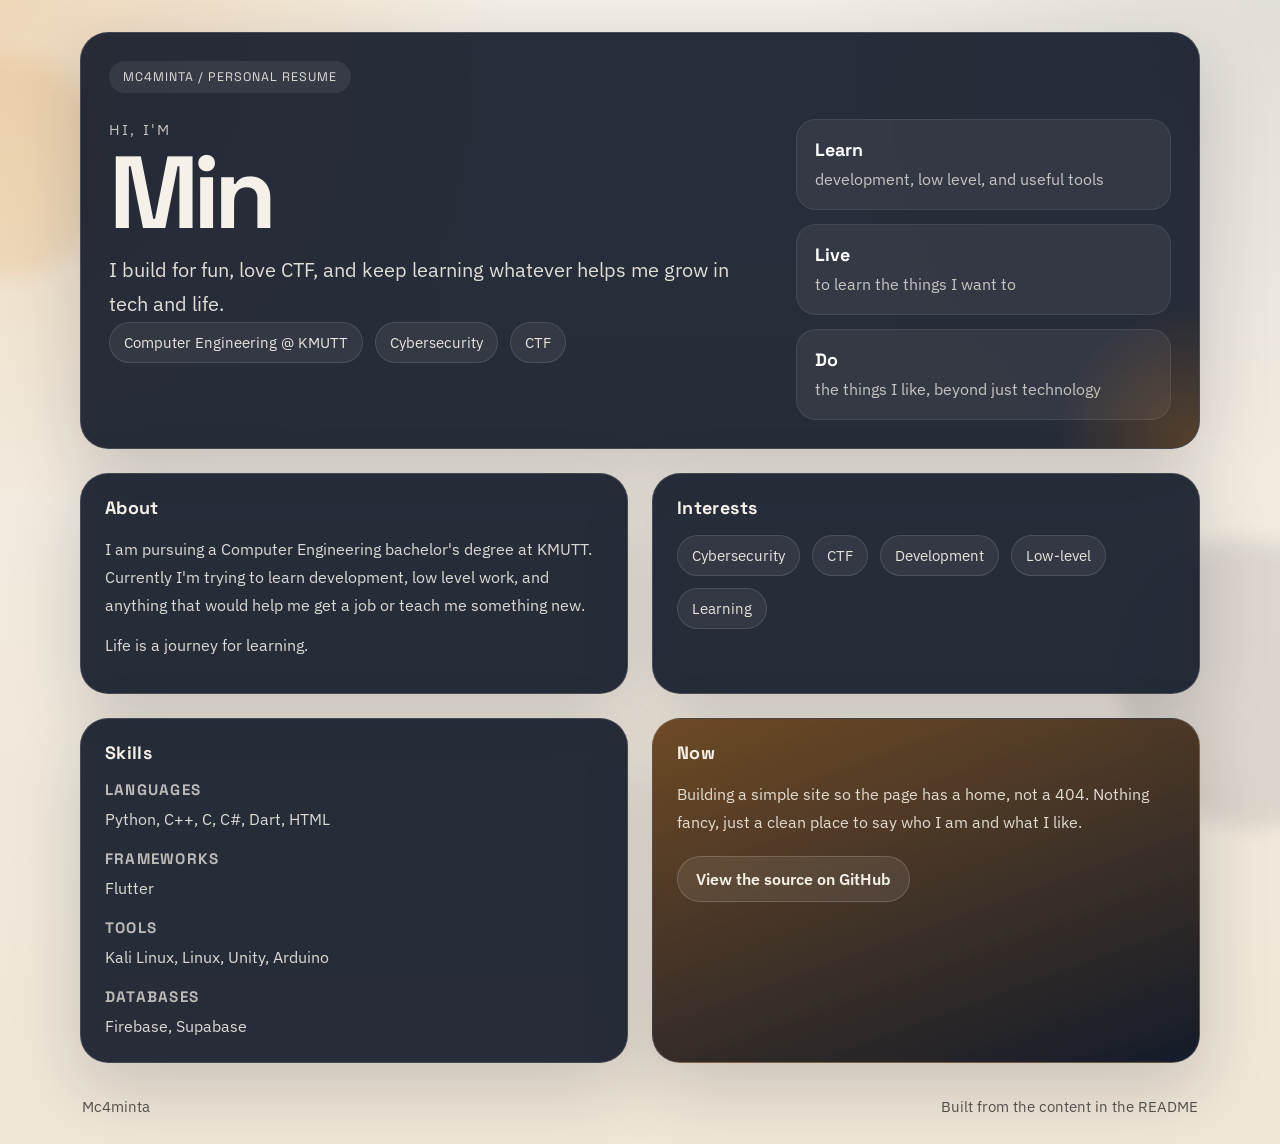
==== index.html @ b55f1577 "Add GitHub Pages deployment" ====
<!doctype html>
<html lang="en">
  <head>
    <meta charset="utf-8" />
    <meta name="viewport" content="width=device-width, initial-scale=1" />
    <meta
      name="description"
      content="Min's personal resume-style website for development, low-level work, and CTF."
    />
    <title>Mc4minta | Min</title>
    <link rel="stylesheet" href="./styles.css" />
  </head>
  <body>
    <div class="bg-shape bg-shape-one" aria-hidden="true"></div>
    <div class="bg-shape bg-shape-two" aria-hidden="true"></div>

    <main class="page-shell">
      <section class="hero card">
        <div class="eyebrow">Mc4minta / Personal Resume</div>
        <div class="hero-grid">
          <div class="hero-copy">
            <p class="label">Hi, I'm</p>
            <h1>Min</h1>
            <p class="lead">
              I build for fun, love CTF, and keep learning whatever helps me
              grow in tech and life.
            </p>

            <div class="pill-row" aria-label="Highlights">
              <span class="pill">Computer Engineering @ KMUTT</span>
              <span class="pill">Cybersecurity</span>
              <span class="pill">CTF</span>
            </div>
          </div>

          <aside class="hero-side">
            <div class="stat">
              <span class="stat-value">Learn</span>
              <span class="stat-label">development, low level, and useful tools</span>
            </div>
            <div class="stat">
              <span class="stat-value">Live</span>
              <span class="stat-label">to learn the things I want to</span>
            </div>
            <div class="stat">
              <span class="stat-value">Do</span>
              <span class="stat-label">the things I like, beyond just technology</span>
            </div>
          </aside>
        </div>
      </section>

      <section class="content-grid">
        <article class="card">
          <h2>About</h2>
          <p>
            I am pursuing a Computer Engineering bachelor's degree at KMUTT.
            Currently I'm trying to learn development, low level work, and
            anything that would help me get a job or teach me something new.
          </p>
          <p>
            Life is a journey for learning.
          </p>
        </article>

        <article class="card">
          <h2>Interests</h2>
          <div class="tag-cloud">
            <span class="tag">Cybersecurity</span>
            <span class="tag">CTF</span>
            <span class="tag">Development</span>
            <span class="tag">Low-level</span>
            <span class="tag">Learning</span>
          </div>
        </article>

        <article class="card">
          <h2>Skills</h2>
          <div class="skill-group">
            <h3>Languages</h3>
            <p>Python, C++, C, C#, Dart, HTML</p>
          </div>
          <div class="skill-group">
            <h3>Frameworks</h3>
            <p>Flutter</p>
          </div>
          <div class="skill-group">
            <h3>Tools</h3>
            <p>Kali Linux, Linux, Unity, Arduino</p>
          </div>
          <div class="skill-group">
            <h3>Databases</h3>
            <p>Firebase, Supabase</p>
          </div>
        </article>

        <article class="card accent-card">
          <h2>Now</h2>
          <p>
            Building a simple site so the page has a home, not a 404. Nothing
            fancy, just a clean place to say who I am and what I like.
          </p>
          <a class="link-button" href="https://github.com/Mc4minta/Mc4minta" target="_blank" rel="noreferrer">
            View the source on GitHub
          </a>
        </article>
      </section>
    </main>

    <footer class="footer">
      <span>Mc4minta</span>
      <span>Built from the content in the README</span>
    </footer>
  </body>
</html>
---- styles.css ----
@import url("https://fonts.googleapis.com/css2?family=IBM+Plex+Sans:wght@400;500;600;700&family=Space+Grotesk:wght@500;700&display=swap");

:root {
  --bg: #f3efe6;
  --bg-alt: #e8dfcf;
  --surface: rgba(17, 24, 39, 0.9);
  --surface-soft: rgba(17, 24, 39, 0.72);
  --text: #f5f1e8;
  --muted: rgba(245, 241, 232, 0.76);
  --ink: #161616;
  --ink-muted: rgba(22, 22, 22, 0.7);
  --accent: #d97706;
  --accent-soft: rgba(217, 119, 6, 0.16);
  --border: rgba(255, 255, 255, 0.14);
  --shadow: 0 24px 70px rgba(15, 23, 42, 0.18);
  --radius-xl: 28px;
  --radius-lg: 20px;
  --radius-md: 16px;
  --content-max: 1120px;
}

* {
  box-sizing: border-box;
}

html {
  color-scheme: light;
}

body {
  margin: 0;
  min-height: 100vh;
  font-family: "IBM Plex Sans", ui-sans-serif, system-ui, -apple-system, BlinkMacSystemFont, "Segoe UI", sans-serif;
  background:
    radial-gradient(circle at top left, rgba(217, 119, 6, 0.2), transparent 30%),
    radial-gradient(circle at top right, rgba(15, 23, 42, 0.08), transparent 28%),
    linear-gradient(180deg, var(--bg) 0%, #efe6d6 100%);
  color: var(--ink);
}

h1,
h2,
h3,
.eyebrow,
.stat-value {
  font-family: "Space Grotesk", "IBM Plex Sans", ui-sans-serif, system-ui, sans-serif;
}

a {
  color: inherit;
}

.page-shell {
  width: min(calc(100% - 32px), var(--content-max));
  margin: 0 auto;
  padding: 32px 0 18px;
}

.card {
  background: var(--surface);
  color: var(--text);
  border: 1px solid var(--border);
  border-radius: var(--radius-xl);
  box-shadow: var(--shadow);
  backdrop-filter: blur(14px);
}

.hero {
  padding: 28px;
  position: relative;
  overflow: hidden;
}

.hero::after {
  content: "";
  position: absolute;
  inset: auto -120px -120px auto;
  width: 260px;
  height: 260px;
  border-radius: 999px;
  background: radial-gradient(circle, rgba(217, 119, 6, 0.25), transparent 72%);
  pointer-events: none;
}

.eyebrow {
  display: inline-flex;
  align-items: center;
  gap: 10px;
  padding: 8px 14px;
  border-radius: 999px;
  background: rgba(255, 255, 255, 0.07);
  color: rgba(245, 241, 232, 0.88);
  letter-spacing: 0.08em;
  text-transform: uppercase;
  font-size: 0.78rem;
}

.hero-grid {
  margin-top: 26px;
  display: grid;
  grid-template-columns: minmax(0, 1.5fr) minmax(260px, 0.85fr);
  gap: 24px;
  align-items: stretch;
}

.hero-copy h1 {
  margin: 8px 0 14px;
  font-size: clamp(3.4rem, 8vw, 6.7rem);
  line-height: 0.9;
  letter-spacing: -0.06em;
  font-weight: 700;
}

.label {
  margin: 0;
  color: var(--muted);
  font-size: 0.95rem;
  text-transform: uppercase;
  letter-spacing: 0.14em;
}

.lead {
  margin: 0;
  max-width: 44rem;
  font-size: clamp(1.05rem, 2vw, 1.26rem);
  line-height: 1.7;
  color: rgba(245, 241, 232, 0.9);
}

.pill-row,
.tag-cloud {
  display: flex;
  flex-wrap: wrap;
  gap: 12px;
}

.pill,
.tag {
  border-radius: 999px;
  border: 1px solid rgba(255, 255, 255, 0.12);
  background: rgba(255, 255, 255, 0.06);
  color: rgba(245, 241, 232, 0.93);
  padding: 10px 14px;
  font-size: 0.92rem;
}

.hero-side {
  display: grid;
  gap: 14px;
}

.stat {
  display: grid;
  gap: 6px;
  padding: 18px;
  border-radius: var(--radius-lg);
  background: rgba(255, 255, 255, 0.06);
  border: 1px solid rgba(255, 255, 255, 0.08);
}

.stat-value {
  font-size: 1.12rem;
  font-weight: 700;
  color: #fff;
}

.stat-label {
  color: var(--muted);
  line-height: 1.5;
}

.content-grid {
  margin-top: 24px;
  display: grid;
  grid-template-columns: repeat(2, minmax(0, 1fr));
  gap: 24px;
}

.content-grid .card {
  padding: 22px 24px;
}

.content-grid h2 {
  margin: 0 0 16px;
  font-size: 1.12rem;
  letter-spacing: 0.02em;
  font-weight: 700;
}

.content-grid p {
  margin: 0 0 12px;
  line-height: 1.75;
  color: rgba(245, 241, 232, 0.88);
}

.skill-group + .skill-group {
  margin-top: 16px;
}

.skill-group h3 {
  margin: 0 0 6px;
  font-size: 0.95rem;
  color: rgba(245, 241, 232, 0.72);
  text-transform: uppercase;
  letter-spacing: 0.08em;
  font-weight: 700;
}

.skill-group p {
  margin: 0;
}

.accent-card {
  background:
    linear-gradient(160deg, rgba(217, 119, 6, 0.4), rgba(17, 24, 39, 0.86)),
    var(--surface);
}

.link-button {
  display: inline-flex;
  align-items: center;
  justify-content: center;
  margin-top: 8px;
  padding: 12px 18px;
  border-radius: 999px;
  border: 1px solid rgba(255, 255, 255, 0.16);
  background: rgba(255, 255, 255, 0.08);
  text-decoration: none;
  font-weight: 600;
}

.link-button:hover {
  background: rgba(255, 255, 255, 0.14);
}

.footer {
  width: min(calc(100% - 32px), var(--content-max));
  margin: 0 auto;
  padding: 16px 2px 28px;
  display: flex;
  flex-wrap: wrap;
  gap: 10px 16px;
  justify-content: space-between;
  color: var(--ink-muted);
  font-size: 0.92rem;
}

.bg-shape {
  position: fixed;
  inset: auto;
  z-index: -1;
  pointer-events: none;
  filter: blur(10px);
  opacity: 0.72;
}

.bg-shape-one {
  top: 6%;
  left: -7rem;
  width: 14rem;
  height: 14rem;
  border-radius: 999px;
  background: rgba(217, 119, 6, 0.14);
}

.bg-shape-two {
  right: -8rem;
  bottom: 8%;
  width: 18rem;
  height: 18rem;
  border-radius: 40% 60% 54% 46% / 46% 33% 67% 54%;
  background: rgba(15, 23, 42, 0.12);
}

@media (max-width: 860px) {
  .hero-grid,
  .content-grid {
    grid-template-columns: 1fr;
  }
}

@media (max-width: 560px) {
  .page-shell {
    width: min(calc(100% - 20px), var(--content-max));
    padding-top: 18px;
  }

  .hero,
  .content-grid .card {
    padding: 18px;
    border-radius: 22px;
  }

  .hero-copy h1 {
    font-size: clamp(2.9rem, 18vw, 4.8rem);
  }

  .footer {
    width: min(calc(100% - 20px), var(--content-max));
  }
}
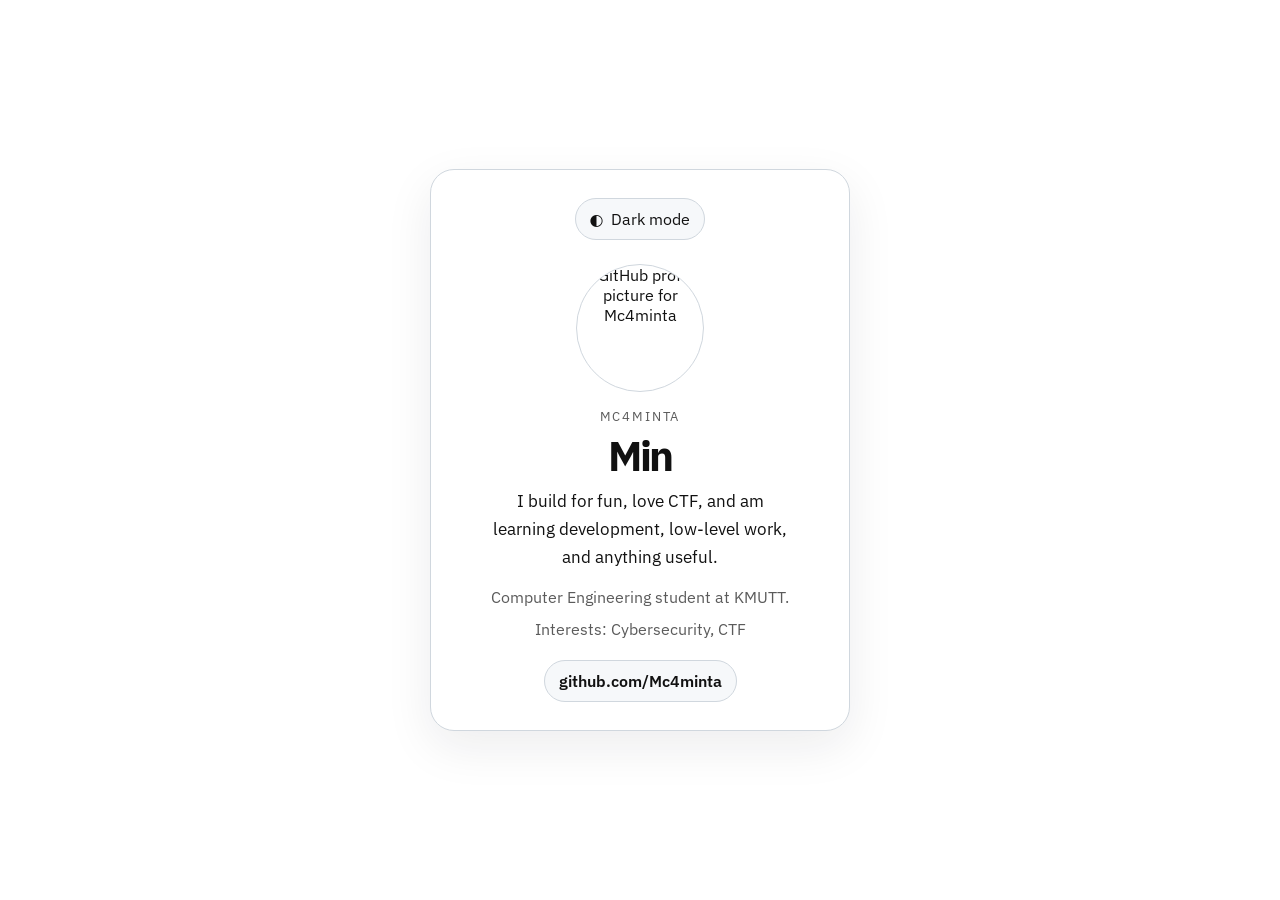
==== commit a830e5a9: "Simplify homepage design" ====
--- a/index.html
+++ b/index.html
@@ -3,113 +3,64 @@
   <head>
     <meta charset="utf-8" />
     <meta name="viewport" content="width=device-width, initial-scale=1" />
+    <meta name="color-scheme" content="light dark" />
     <meta
       name="description"
-      content="Min's personal resume-style website for development, low-level work, and CTF."
+      content="Min's minimal profile page."
     />
-    <title>Mc4minta | Min</title>
+    <title>Mc4minta</title>
     <link rel="stylesheet" href="./styles.css" />
   </head>
   <body>
-    <div class="bg-shape bg-shape-one" aria-hidden="true"></div>
-    <div class="bg-shape bg-shape-two" aria-hidden="true"></div>
+    <main class="page">
+      <section class="profile-card" aria-label="Profile">
+        <button class="theme-toggle" type="button" aria-label="Toggle dark mode">
+          <span class="theme-toggle__icon" aria-hidden="true">◐</span>
+          <span class="theme-toggle__text">Dark mode</span>
+        </button>
 
-    <main class="page-shell">
-      <section class="hero card">
-        <div class="eyebrow">Mc4minta / Personal Resume</div>
-        <div class="hero-grid">
-          <div class="hero-copy">
-            <p class="label">Hi, I'm</p>
-            <h1>Min</h1>
-            <p class="lead">
-              I build for fun, love CTF, and keep learning whatever helps me
-              grow in tech and life.
-            </p>
+        <img
+          class="avatar"
+          src="https://github.com/Mc4minta.png"
+          alt="GitHub profile picture for Mc4minta"
+          width="128"
+          height="128"
+        />
 
-            <div class="pill-row" aria-label="Highlights">
-              <span class="pill">Computer Engineering @ KMUTT</span>
-              <span class="pill">Cybersecurity</span>
-              <span class="pill">CTF</span>
-            </div>
-          </div>
+        <p class="kicker">Mc4minta</p>
+        <h1>Min</h1>
+        <p class="bio">
+          I build for fun, love CTF, and am learning development, low-level
+          work, and anything useful.
+        </p>
 
-          <aside class="hero-side">
-            <div class="stat">
-              <span class="stat-value">Learn</span>
-              <span class="stat-label">development, low level, and useful tools</span>
-            </div>
-            <div class="stat">
-              <span class="stat-value">Live</span>
-              <span class="stat-label">to learn the things I want to</span>
-            </div>
-            <div class="stat">
-              <span class="stat-value">Do</span>
-              <span class="stat-label">the things I like, beyond just technology</span>
-            </div>
-          </aside>
-        </div>
-      </section>
+        <p class="detail">Computer Engineering student at KMUTT.</p>
+        <p class="detail">Interests: Cybersecurity, CTF</p>
 
-      <section class="content-grid">
-        <article class="card">
-          <h2>About</h2>
-          <p>
-            I am pursuing a Computer Engineering bachelor's degree at KMUTT.
-            Currently I'm trying to learn development, low level work, and
-            anything that would help me get a job or teach me something new.
-          </p>
-          <p>
-            Life is a journey for learning.
-          </p>
-        </article>
-
-        <article class="card">
-          <h2>Interests</h2>
-          <div class="tag-cloud">
-            <span class="tag">Cybersecurity</span>
-            <span class="tag">CTF</span>
-            <span class="tag">Development</span>
-            <span class="tag">Low-level</span>
-            <span class="tag">Learning</span>
-          </div>
-        </article>
-
-        <article class="card">
-          <h2>Skills</h2>
-          <div class="skill-group">
-            <h3>Languages</h3>
-            <p>Python, C++, C, C#, Dart, HTML</p>
-          </div>
-          <div class="skill-group">
-            <h3>Frameworks</h3>
-            <p>Flutter</p>
-          </div>
-          <div class="skill-group">
-            <h3>Tools</h3>
-            <p>Kali Linux, Linux, Unity, Arduino</p>
-          </div>
-          <div class="skill-group">
-            <h3>Databases</h3>
-            <p>Firebase, Supabase</p>
-          </div>
-        </article>
-
-        <article class="card accent-card">
-          <h2>Now</h2>
-          <p>
-            Building a simple site so the page has a home, not a 404. Nothing
-            fancy, just a clean place to say who I am and what I like.
-          </p>
-          <a class="link-button" href="https://github.com/Mc4minta/Mc4minta" target="_blank" rel="noreferrer">
-            View the source on GitHub
-          </a>
-        </article>
+        <a class="github-link" href="https://github.com/Mc4minta" target="_blank" rel="noreferrer">
+          github.com/Mc4minta
+        </a>
       </section>
     </main>
 
-    <footer class="footer">
-      <span>Mc4minta</span>
-      <span>Built from the content in the README</span>
-    </footer>
+    <script>
+      const root = document.documentElement;
+      const toggle = document.querySelector(".theme-toggle");
+      const storedTheme = localStorage.getItem("theme");
+      const prefersDark = window.matchMedia("(prefers-color-scheme: dark)").matches;
+
+      function setTheme(theme) {
+        root.dataset.theme = theme;
+        localStorage.setItem("theme", theme);
+        const isDark = theme === "dark";
+        toggle.querySelector(".theme-toggle__text").textContent = isDark ? "Light mode" : "Dark mode";
+      }
+
+      setTheme(storedTheme || (prefersDark ? "dark" : "light"));
+
+      toggle.addEventListener("click", () => {
+        setTheme(root.dataset.theme === "dark" ? "light" : "dark");
+      });
+    </script>
   </body>
 </html>
--- a/styles.css
+++ b/styles.css
@@ -1,301 +1,158 @@
-@import url("https://fonts.googleapis.com/css2?family=IBM+Plex+Sans:wght@400;500;600;700&family=Space+Grotesk:wght@500;700&display=swap");
+@import url("https://fonts.googleapis.com/css2?family=IBM+Plex+Sans:wght@400;500;600;700&display=swap");
 
 :root {
-  --bg: #f3efe6;
-  --bg-alt: #e8dfcf;
-  --surface: rgba(17, 24, 39, 0.9);
-  --surface-soft: rgba(17, 24, 39, 0.72);
-  --text: #f5f1e8;
-  --muted: rgba(245, 241, 232, 0.76);
-  --ink: #161616;
-  --ink-muted: rgba(22, 22, 22, 0.7);
-  --accent: #d97706;
-  --accent-soft: rgba(217, 119, 6, 0.16);
-  --border: rgba(255, 255, 255, 0.14);
-  --shadow: 0 24px 70px rgba(15, 23, 42, 0.18);
-  --radius-xl: 28px;
-  --radius-lg: 20px;
-  --radius-md: 16px;
-  --content-max: 1120px;
+  color-scheme: light;
+  --bg: #ffffff;
+  --text: #111111;
+  --muted: #5b5b5b;
+  --border: #d0d7de;
+  --card: #ffffff;
+  --chip: #f6f8fa;
+  --shadow: 0 16px 48px rgba(27, 31, 36, 0.08);
+}
+
+:root[data-theme="dark"] {
+  color-scheme: dark;
+  --bg: #0d1117;
+  --text: #e6edf3;
+  --muted: #8b949e;
+  --border: #30363d;
+  --card: #161b22;
+  --chip: #0f141a;
+  --shadow: 0 16px 48px rgba(0, 0, 0, 0.4);
 }
 
 * {
   box-sizing: border-box;
 }
 
-html {
-  color-scheme: light;
+html,
+body {
+  margin: 0;
+  min-height: 100%;
 }
 
 body {
-  margin: 0;
-  min-height: 100vh;
-  font-family: "IBM Plex Sans", ui-sans-serif, system-ui, -apple-system, BlinkMacSystemFont, "Segoe UI", sans-serif;
-  background:
-    radial-gradient(circle at top left, rgba(217, 119, 6, 0.2), transparent 30%),
-    radial-gradient(circle at top right, rgba(15, 23, 42, 0.08), transparent 28%),
-    linear-gradient(180deg, var(--bg) 0%, #efe6d6 100%);
-  color: var(--ink);
-}
-
-h1,
-h2,
-h3,
-.eyebrow,
-.stat-value {
-  font-family: "Space Grotesk", "IBM Plex Sans", ui-sans-serif, system-ui, sans-serif;
+  font-family: "IBM Plex Sans", system-ui, -apple-system, BlinkMacSystemFont, "Segoe UI", sans-serif;
+  background: var(--bg);
+  color: var(--text);
 }
 
 a {
   color: inherit;
 }
 
-.page-shell {
-  width: min(calc(100% - 32px), var(--content-max));
-  margin: 0 auto;
-  padding: 32px 0 18px;
+.page {
+  min-height: 100vh;
+  display: grid;
+  place-items: center;
+  padding: 24px;
 }
 
-.card {
-  background: var(--surface);
-  color: var(--text);
+.profile-card {
+  width: min(100%, 420px);
   border: 1px solid var(--border);
-  border-radius: var(--radius-xl);
+  border-radius: 24px;
+  background: var(--card);
   box-shadow: var(--shadow);
-  backdrop-filter: blur(14px);
+  padding: 28px;
+  text-align: center;
 }
 
-.hero {
-  padding: 28px;
-  position: relative;
-  overflow: hidden;
+.theme-toggle {
+  margin-left: auto;
+  display: inline-flex;
+  align-items: center;
+  gap: 8px;
+  border: 1px solid var(--border);
+  background: var(--chip);
+  color: var(--text);
+  border-radius: 999px;
+  padding: 10px 14px;
+  font: inherit;
+  cursor: pointer;
 }
 
-.hero::after {
-  content: "";
-  position: absolute;
-  inset: auto -120px -120px auto;
-  width: 260px;
-  height: 260px;
-  border-radius: 999px;
-  background: radial-gradient(circle, rgba(217, 119, 6, 0.25), transparent 72%);
-  pointer-events: none;
+.theme-toggle:hover {
+  filter: brightness(0.98);
 }
 
-.eyebrow {
-  display: inline-flex;
-  align-items: center;
-  gap: 10px;
-  padding: 8px 14px;
-  border-radius: 999px;
-  background: rgba(255, 255, 255, 0.07);
-  color: rgba(245, 241, 232, 0.88);
-  letter-spacing: 0.08em;
-  text-transform: uppercase;
-  font-size: 0.78rem;
+.theme-toggle:focus-visible,
+.github-link:focus-visible {
+  outline: 2px solid #0969da;
+  outline-offset: 3px;
 }
 
-.hero-grid {
-  margin-top: 26px;
-  display: grid;
-  grid-template-columns: minmax(0, 1.5fr) minmax(260px, 0.85fr);
-  gap: 24px;
-  align-items: stretch;
+.avatar {
+  display: block;
+  width: 128px;
+  height: 128px;
+  border-radius: 50%;
+  margin: 24px auto 16px;
+  border: 1px solid var(--border);
 }
 
-.hero-copy h1 {
-  margin: 8px 0 14px;
-  font-size: clamp(3.4rem, 8vw, 6.7rem);
-  line-height: 0.9;
-  letter-spacing: -0.06em;
-  font-weight: 700;
+.kicker {
+  margin: 0;
+  font-size: 0.82rem;
+  text-transform: uppercase;
+  letter-spacing: 0.14em;
+  color: var(--muted);
 }
 
-.label {
+h1 {
+  margin: 10px 0 12px;
+  font-size: 2.6rem;
+  line-height: 1;
+  letter-spacing: -0.05em;
+}
+
+.bio {
+  margin: 0 auto 14px;
+  max-width: 30ch;
+  font-size: 1.05rem;
+  line-height: 1.65;
+  color: var(--text);
+}
+
+.detail {
   margin: 0;
   color: var(--muted);
-  font-size: 0.95rem;
-  text-transform: uppercase;
-  letter-spacing: 0.14em;
+  line-height: 1.6;
 }
 
-.lead {
-  margin: 0;
-  max-width: 44rem;
-  font-size: clamp(1.05rem, 2vw, 1.26rem);
-  line-height: 1.7;
-  color: rgba(245, 241, 232, 0.9);
+.detail + .detail {
+  margin-top: 6px;
 }
 
-.pill-row,
-.tag-cloud {
-  display: flex;
-  flex-wrap: wrap;
-  gap: 12px;
-}
-
-.pill,
-.tag {
-  border-radius: 999px;
-  border: 1px solid rgba(255, 255, 255, 0.12);
-  background: rgba(255, 255, 255, 0.06);
-  color: rgba(245, 241, 232, 0.93);
-  padding: 10px 14px;
-  font-size: 0.92rem;
-}
-
-.hero-side {
-  display: grid;
-  gap: 14px;
-}
-
-.stat {
-  display: grid;
-  gap: 6px;
-  padding: 18px;
-  border-radius: var(--radius-lg);
-  background: rgba(255, 255, 255, 0.06);
-  border: 1px solid rgba(255, 255, 255, 0.08);
-}
-
-.stat-value {
-  font-size: 1.12rem;
-  font-weight: 700;
-  color: #fff;
-}
-
-.stat-label {
-  color: var(--muted);
-  line-height: 1.5;
-}
-
-.content-grid {
-  margin-top: 24px;
-  display: grid;
-  grid-template-columns: repeat(2, minmax(0, 1fr));
-  gap: 24px;
-}
-
-.content-grid .card {
-  padding: 22px 24px;
-}
-
-.content-grid h2 {
-  margin: 0 0 16px;
-  font-size: 1.12rem;
-  letter-spacing: 0.02em;
-  font-weight: 700;
-}
-
-.content-grid p {
-  margin: 0 0 12px;
-  line-height: 1.75;
-  color: rgba(245, 241, 232, 0.88);
-}
-
-.skill-group + .skill-group {
-  margin-top: 16px;
-}
-
-.skill-group h3 {
-  margin: 0 0 6px;
-  font-size: 0.95rem;
-  color: rgba(245, 241, 232, 0.72);
-  text-transform: uppercase;
-  letter-spacing: 0.08em;
-  font-weight: 700;
-}
-
-.skill-group p {
-  margin: 0;
-}
-
-.accent-card {
-  background:
-    linear-gradient(160deg, rgba(217, 119, 6, 0.4), rgba(17, 24, 39, 0.86)),
-    var(--surface);
-}
-
-.link-button {
+.github-link {
   display: inline-flex;
   align-items: center;
   justify-content: center;
-  margin-top: 8px;
-  padding: 12px 18px;
+  margin-top: 18px;
+  padding: 10px 14px;
   border-radius: 999px;
-  border: 1px solid rgba(255, 255, 255, 0.16);
-  background: rgba(255, 255, 255, 0.08);
+  border: 1px solid var(--border);
+  background: var(--chip);
   text-decoration: none;
   font-weight: 600;
 }
 
-.link-button:hover {
-  background: rgba(255, 255, 255, 0.14);
+.github-link:hover {
+  text-decoration: underline;
 }
 
-.footer {
-  width: min(calc(100% - 32px), var(--content-max));
-  margin: 0 auto;
-  padding: 16px 2px 28px;
-  display: flex;
-  flex-wrap: wrap;
-  gap: 10px 16px;
-  justify-content: space-between;
-  color: var(--ink-muted);
-  font-size: 0.92rem;
-}
+@media (max-width: 480px) {
+  .page {
+    padding: 14px;
+  }
 
-.bg-shape {
-  position: fixed;
-  inset: auto;
-  z-index: -1;
-  pointer-events: none;
-  filter: blur(10px);
-  opacity: 0.72;
-}
+  .profile-card {
+    padding: 20px;
+    border-radius: 20px;
+  }
 
-.bg-shape-one {
-  top: 6%;
-  left: -7rem;
-  width: 14rem;
-  height: 14rem;
-  border-radius: 999px;
-  background: rgba(217, 119, 6, 0.14);
-}
-
-.bg-shape-two {
-  right: -8rem;
-  bottom: 8%;
-  width: 18rem;
-  height: 18rem;
-  border-radius: 40% 60% 54% 46% / 46% 33% 67% 54%;
-  background: rgba(15, 23, 42, 0.12);
-}
-
-@media (max-width: 860px) {
-  .hero-grid,
-  .content-grid {
-    grid-template-columns: 1fr;
+  h1 {
+    font-size: 2.2rem;
   }
 }
-
-@media (max-width: 560px) {
-  .page-shell {
-    width: min(calc(100% - 20px), var(--content-max));
-    padding-top: 18px;
-  }
-
-  .hero,
-  .content-grid .card {
-    padding: 18px;
-    border-radius: 22px;
-  }
-
-  .hero-copy h1 {
-    font-size: clamp(2.9rem, 18vw, 4.8rem);
-  }
-
-  .footer {
-    width: min(calc(100% - 20px), var(--content-max));
-  }
-}
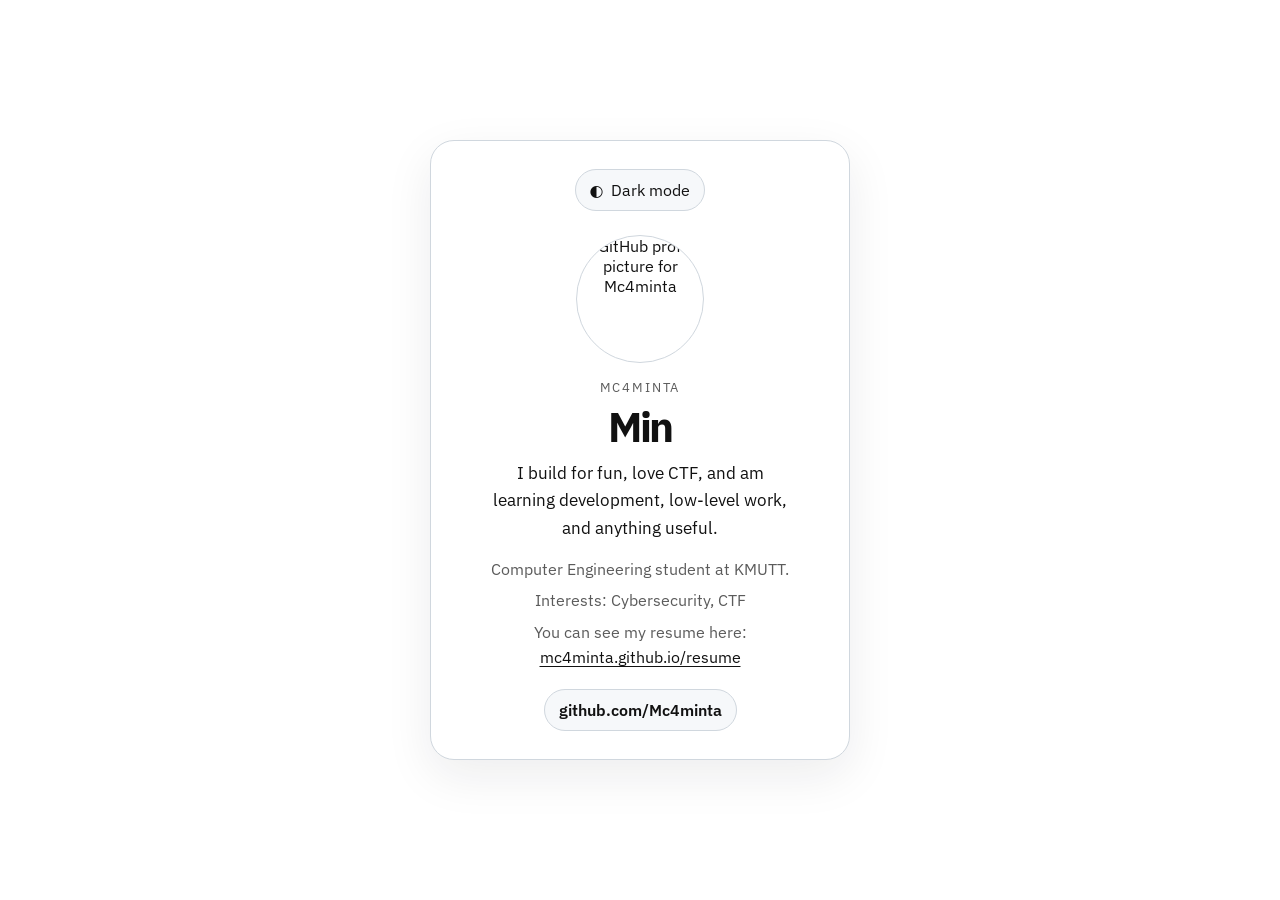
==== commit 0bf00a56: "Add resume link" ====
--- a/index.html
+++ b/index.html
@@ -36,6 +36,12 @@
 
         <p class="detail">Computer Engineering student at KMUTT.</p>
         <p class="detail">Interests: Cybersecurity, CTF</p>
+        <p class="detail">
+          You can see my resume here:
+          <a href="https://mc4minta.github.io/resume" target="_blank" rel="noreferrer">
+            mc4minta.github.io/resume
+          </a>
+        </p>
 
         <a class="github-link" href="https://github.com/Mc4minta" target="_blank" rel="noreferrer">
           github.com/Mc4minta
--- a/styles.css
+++ b/styles.css
@@ -121,6 +121,12 @@
   line-height: 1.6;
 }
 
+.detail a {
+  color: var(--text);
+  text-decoration-thickness: 1px;
+  text-underline-offset: 3px;
+}
+
 .detail + .detail {
   margin-top: 6px;
 }
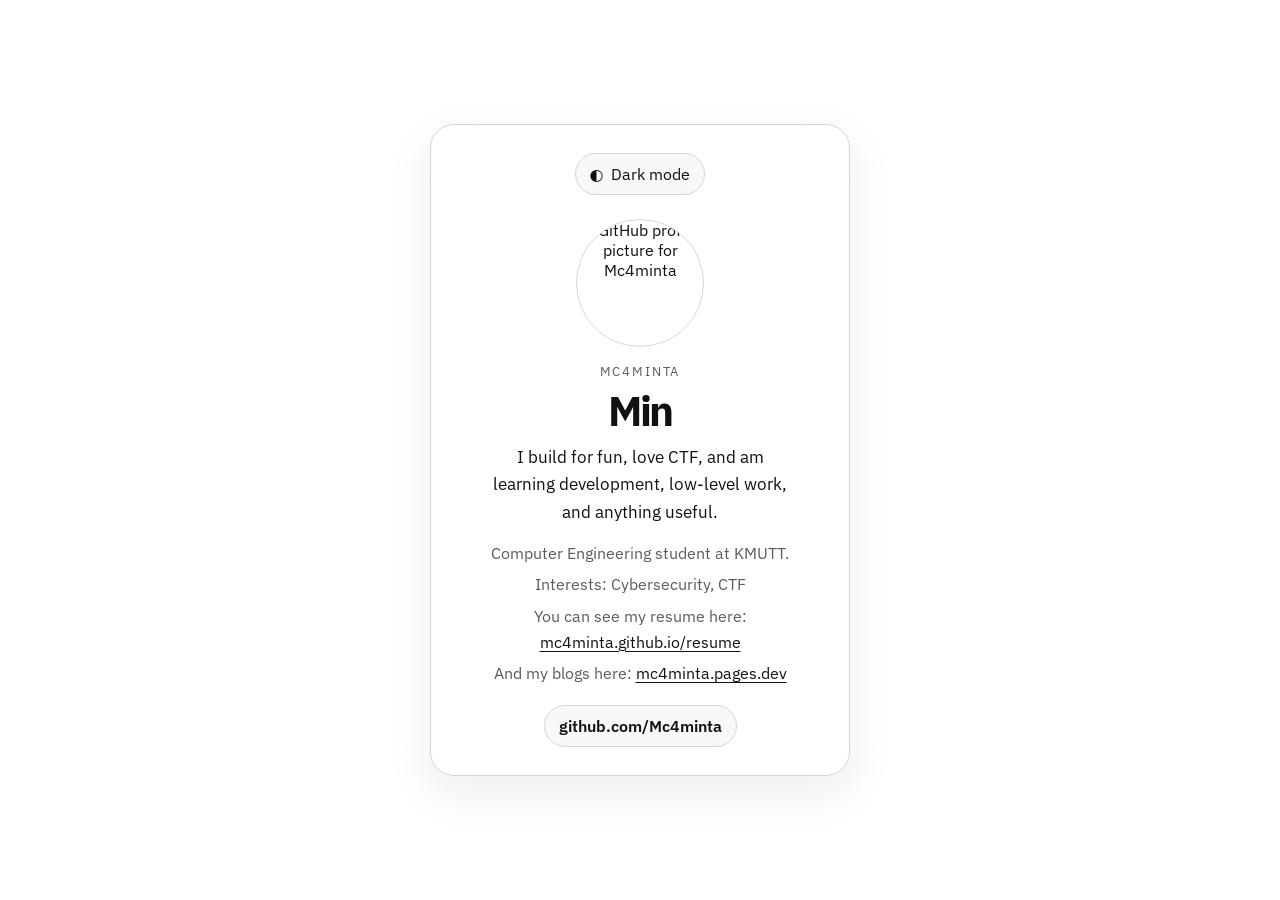
==== commit 5a3e05fb: "Add blogs link" ====
--- a/index.html
+++ b/index.html
@@ -42,6 +42,12 @@
             mc4minta.github.io/resume
           </a>
         </p>
+        <p class="detail">
+          And my blogs here:
+          <a href="https://mc4minta.pages.dev" target="_blank" rel="noreferrer">
+            mc4minta.pages.dev
+          </a>
+        </p>
 
         <a class="github-link" href="https://github.com/Mc4minta" target="_blank" rel="noreferrer">
           github.com/Mc4minta
